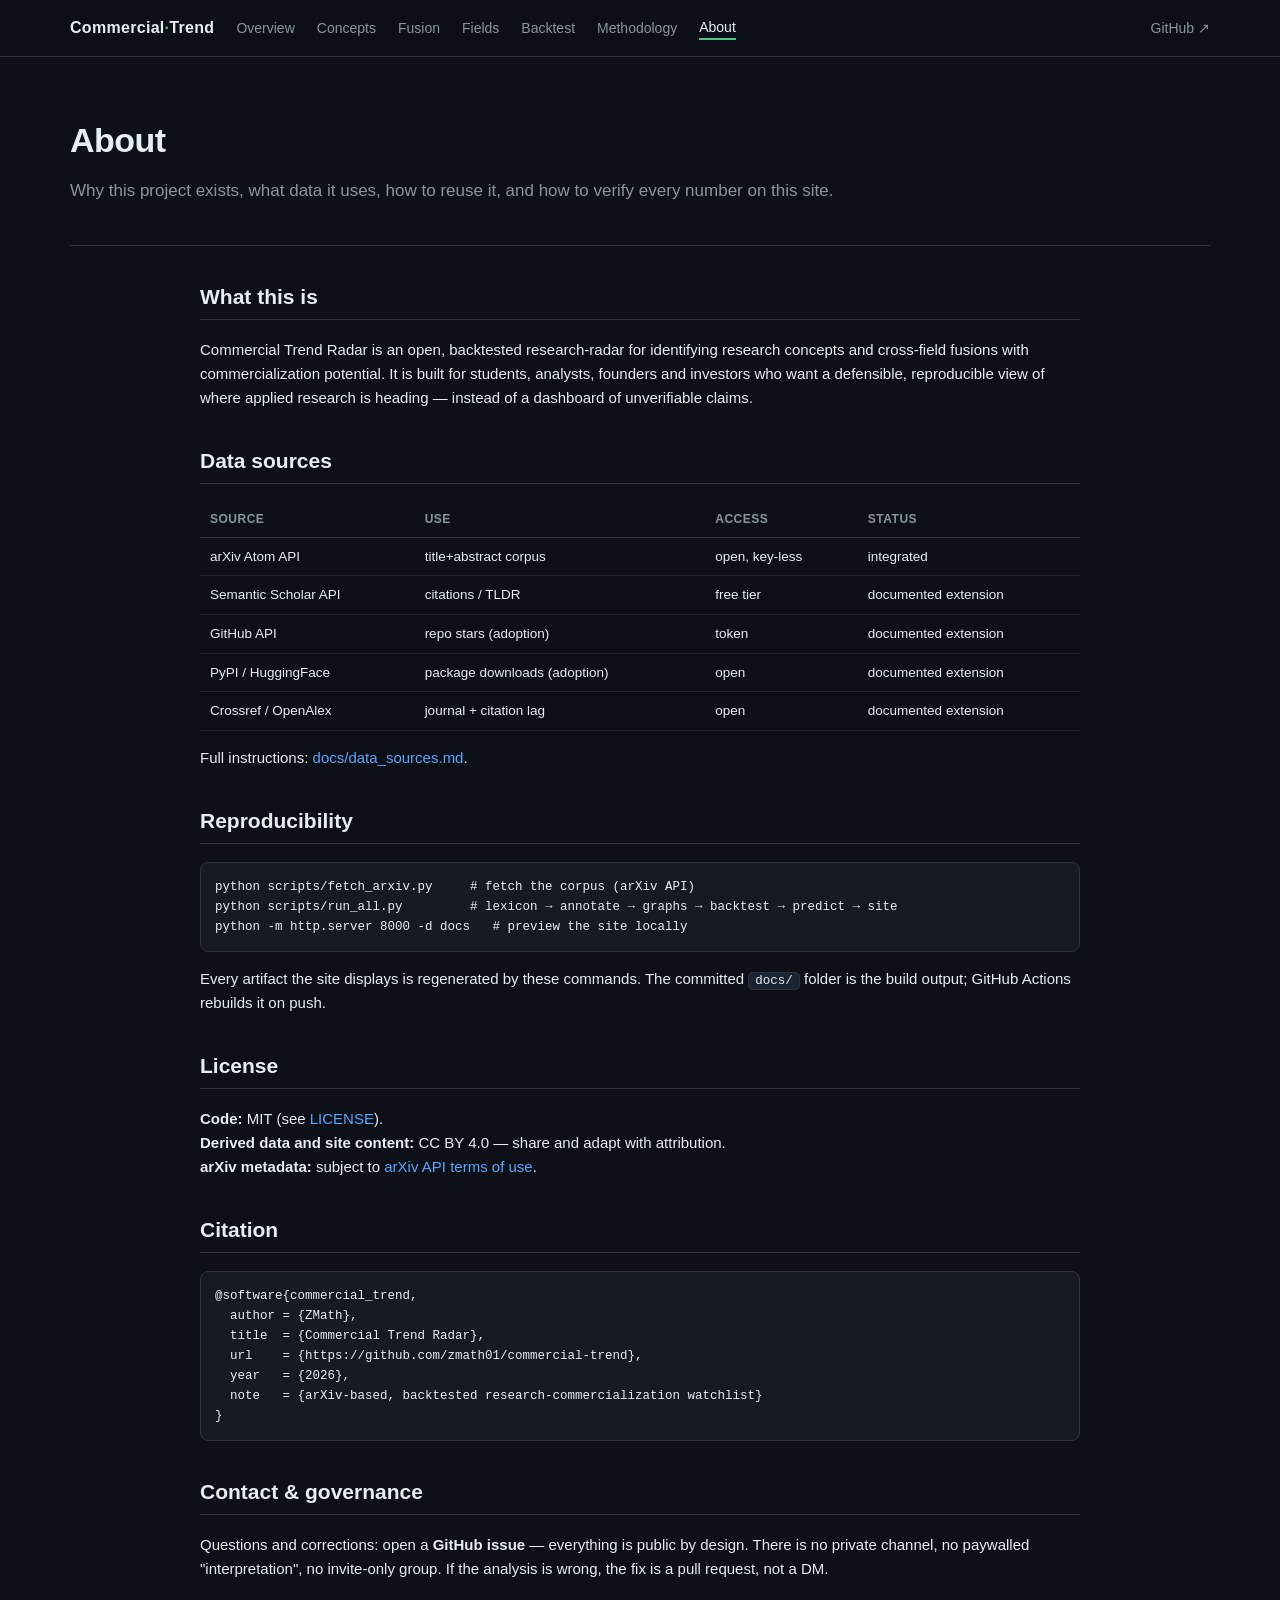
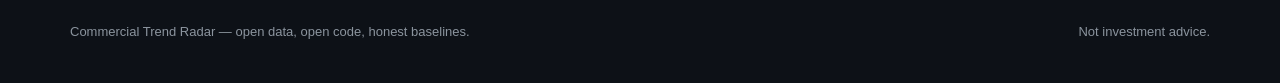
==== docs/about.html @ 897c08cb "Commercial Trend Radar v1: arXiv-based, backtested research-commercialization watchlist - fetch_arxi" ====
<!DOCTYPE html>
<html lang="en"><head>
<meta charset="utf-8"><meta name="viewport" content="width=device-width,initial-scale=1">
<title>About — Commercial Trend Radar</title>
<link rel="stylesheet" href="assets/main.css">
</head><body>
<header class="site"><div class="container nav">
  <a class="brand" href="index.html">Commercial<span class="dot">·</span>Trend</a>
  <a class="nav-link" href="index.html">Overview</a>
  <a class="nav-link" href="concepts.html">Concepts</a>
  <a class="nav-link" href="fusion.html">Fusion</a>
  <a class="nav-link" href="fields.html">Fields</a>
  <a class="nav-link" href="backtest.html">Backtest</a>
  <a class="nav-link" href="methodology.html">Methodology</a>
  <a class="nav-link active" href="about.html">About</a>
  <span class="spacer"></span>
  <a class="nav-link" href="https://github.com/zmath01/commercial-trend">GitHub ↗</a>
</div></header>
<main class="container"><div class="hero">
<h1>About</h1>
<p class="lead">Why this project exists, what data it uses, how to reuse it, and how
to verify every number on this site.</p>
</div>
<div class="prose container" style="max-width:920px">

<h2>What this is</h2>
<p>Commercial Trend Radar is an open, backtested research-radar for identifying
research concepts and cross-field fusions with commercialization potential. It is
built for students, analysts, founders and investors who want a defensible,
reproducible view of where applied research is heading — instead of a dashboard of
unverifiable claims.</p>

<h2>Data sources</h2>
<table><thead><tr><th>source</th><th>use</th><th>access</th><th>status</th></tr></thead>
<tbody>
<tr><td>arXiv Atom API</td><td>title+abstract corpus</td><td>open, key-less</td><td>integrated</td></tr>
<tr><td>Semantic Scholar API</td><td>citations / TLDR</td><td>free tier</td><td>documented extension</td></tr>
<tr><td>GitHub API</td><td>repo stars (adoption)</td><td>token</td><td>documented extension</td></tr>
<tr><td>PyPI / HuggingFace</td><td>package downloads (adoption)</td><td>open</td><td>documented extension</td></tr>
<tr><td>Crossref / OpenAlex</td><td>journal + citation lag</td><td>open</td><td>documented extension</td></tr>
</tbody></table>
<p>Full instructions: <a href="https://github.com/zmath01/commercial-trend/blob/main/docs/data_sources.md">docs/data_sources.md</a>.</p>

<h2>Reproducibility</h2>
<pre>python scripts/fetch_arxiv.py     # fetch the corpus (arXiv API)
python scripts/run_all.py         # lexicon → annotate → graphs → backtest → predict → site
python -m http.server 8000 -d docs   # preview the site locally</pre>
<p>Every artifact the site displays is regenerated by these commands. The committed
<code>docs/</code> folder is the build output; GitHub Actions rebuilds it on push.</p>

<h2>License</h2>
<p><b>Code:</b> MIT (see <a href="https://github.com/zmath01/commercial-trend/blob/main/LICENSE">LICENSE</a>).<br>
<b>Derived data and site content:</b> CC BY 4.0 — share and adapt with attribution.<br>
<b>arXiv metadata:</b> subject to <a href="https://info.arxiv.org/help/api/index.html">arXiv API terms of use</a>.</p>

<h2>Citation</h2>
<pre>@software{commercial_trend,
  author = {ZMath},
  title  = {Commercial Trend Radar},
  url    = {https://github.com/zmath01/commercial-trend},
  year   = {2026},
  note   = {arXiv-based, backtested research-commercialization watchlist}
}</pre>

<h2>Contact &amp; governance</h2>
<p>Questions and corrections: open a <b>GitHub issue</b> — everything is public by
design. There is no private channel, no paywalled "interpretation", no invite-only
group. If the analysis is wrong, the fix is a pull request, not a DM.</p>

</div></main>
<footer><div class="container row">
  <span>Commercial Trend Radar — open data, open code, honest baselines.</span>
  <span>Not investment advice.</span>
</div></footer>
</body></html>
---- docs/assets/main.css ----
/* commercial-trend — dark professional theme */
:root {
  --bg: #0d1117;
  --bg2: #161b22;
  --bg3: #1c2333;
  --border: #2d333b;
  --text: #e6edf3;
  --muted: #8b949e;
  --accent: #4cc38a;
  --accent2: #58a6ff;
  --warn: #d29922;
  --danger: #f85149;
  --mono: ui-monospace, SFMono-Regular, "SF Mono", Menlo, Consolas, monospace;
}
* { box-sizing: border-box; }
html { scroll-behavior: smooth; }
body {
  margin: 0;
  background: var(--bg);
  color: var(--text);
  font: 15px/1.6 -apple-system, "Segoe UI", Roboto, "Helvetica Neue", Arial,
        "PingFang SC", "Microsoft YaHei", sans-serif;
}
a { color: var(--accent2); text-decoration: none; }
a:hover { text-decoration: underline; }
.container { max-width: 1180px; margin: 0 auto; padding: 0 20px; }

/* header */
header.site {
  position: sticky; top: 0; z-index: 10;
  background: rgba(13,17,23,.92); backdrop-filter: blur(6px);
  border-bottom: 1px solid var(--border);
}
.nav { display: flex; align-items: center; gap: 22px; height: 56px; flex-wrap: wrap; }
.nav .brand { font-weight: 700; font-size: 16px; color: var(--text); letter-spacing: .3px; }
.nav .brand .dot { color: var(--accent); }
.nav a.nav-link { color: var(--muted); font-size: 14px; }
.nav a.nav-link.active { color: var(--text); border-bottom: 2px solid var(--accent); }
.nav .spacer { flex: 1; }

/* hero */
.hero { padding: 56px 0 34px; border-bottom: 1px solid var(--border); }
.hero h1 { font-size: 34px; margin: 0 0 10px; letter-spacing: -.5px; }
.hero p.lead { color: var(--muted); font-size: 17px; max-width: 820px; margin: 0 0 6px; }
.hero .badge { display: inline-block; background: var(--bg3); border: 1px solid var(--border);
  color: var(--muted); border-radius: 20px; padding: 2px 12px; font-size: 12px; margin: 2px 6px 2px 0; }

/* stat cards */
.cards { display: grid; grid-template-columns: repeat(auto-fit, minmax(170px, 1fr)); gap: 14px; margin: 26px 0; }
.card { background: var(--bg2); border: 1px solid var(--border); border-radius: 10px; padding: 16px 18px; }
.card .k { color: var(--muted); font-size: 12px; text-transform: uppercase; letter-spacing: .6px; }
.card .v { font-size: 26px; font-weight: 700; margin-top: 4px; font-variant-numeric: tabular-nums; }
.card .s { color: var(--muted); font-size: 12px; margin-top: 2px; }

/* sections */
section { padding: 30px 0; border-bottom: 1px solid var(--border); }
h2.sec { font-size: 20px; margin: 0 0 4px; }
p.sub { color: var(--muted); margin: 0 0 16px; max-width: 900px; }

/* tables */
table { width: 100%; border-collapse: collapse; font-size: 13.5px; }
th { text-align: left; color: var(--muted); font-weight: 600; font-size: 12px;
  text-transform: uppercase; letter-spacing: .5px; padding: 8px 10px; border-bottom: 1px solid var(--border); }
td { padding: 8px 10px; border-bottom: 1px solid #21262d; font-variant-numeric: tabular-nums; }
tr:hover td { background: rgba(56,139,253,.06); }
td.num, th.num { text-align: right; }
.mono { font-family: var(--mono); font-size: 12.5px; }
.tag { display: inline-block; padding: 1px 8px; border-radius: 12px; font-size: 11.5px;
  border: 1px solid var(--border); background: var(--bg3); color: var(--muted); }
.good { color: var(--accent); }
.bad { color: var(--danger); }
.warn { color: var(--warn); }

/* sparklines */
.spark { vertical-align: middle; margin-right: 4px; }

/* filter buttons */
.filters { margin: 10px 0 14px; display: flex; gap: 8px; flex-wrap: wrap; }
.filters button { background: var(--bg3); color: var(--muted); border: 1px solid var(--border);
  border-radius: 16px; padding: 4px 14px; font-size: 12.5px; cursor: pointer; }
.filters button.active { color: var(--text); border-color: var(--accent); }

/* force graph */
#graph { width: 100%; height: 520px; background: var(--bg2); border: 1px solid var(--border);
  border-radius: 10px; }
#graph .fallback { color: var(--muted); text-align: center; padding-top: 200px; }

/* callout */
.callout { border-left: 3px solid var(--accent); background: var(--bg2); padding: 12px 16px;
  border-radius: 0 8px 8px 0; margin: 14px 0; font-size: 13.5px; }
.callout.warn { border-left-color: var(--warn); }
.callout.danger { border-left-color: var(--danger); }

/* methodology prose */
.prose { max-width: 900px; }
.prose h2 { font-size: 21px; margin-top: 34px; border-bottom: 1px solid var(--border); padding-bottom: 6px; }
.prose h3 { font-size: 16px; margin-top: 24px; }
.prose code { background: var(--bg3); border: 1px solid var(--border); padding: 1px 6px;
  border-radius: 5px; font-family: var(--mono); font-size: 12.5px; }
.prose pre { background: var(--bg2); border: 1px solid var(--border); border-radius: 8px;
  padding: 14px; overflow-x: auto; font-family: var(--mono); font-size: 12.5px; }
.prose ul, .prose ol { padding-left: 22px; }

/* footer */
footer { padding: 26px 0 40px; color: var(--muted); font-size: 13px; }
footer .row { display: flex; gap: 24px; flex-wrap: wrap; justify-content: space-between; }
.hidden { display: none; }
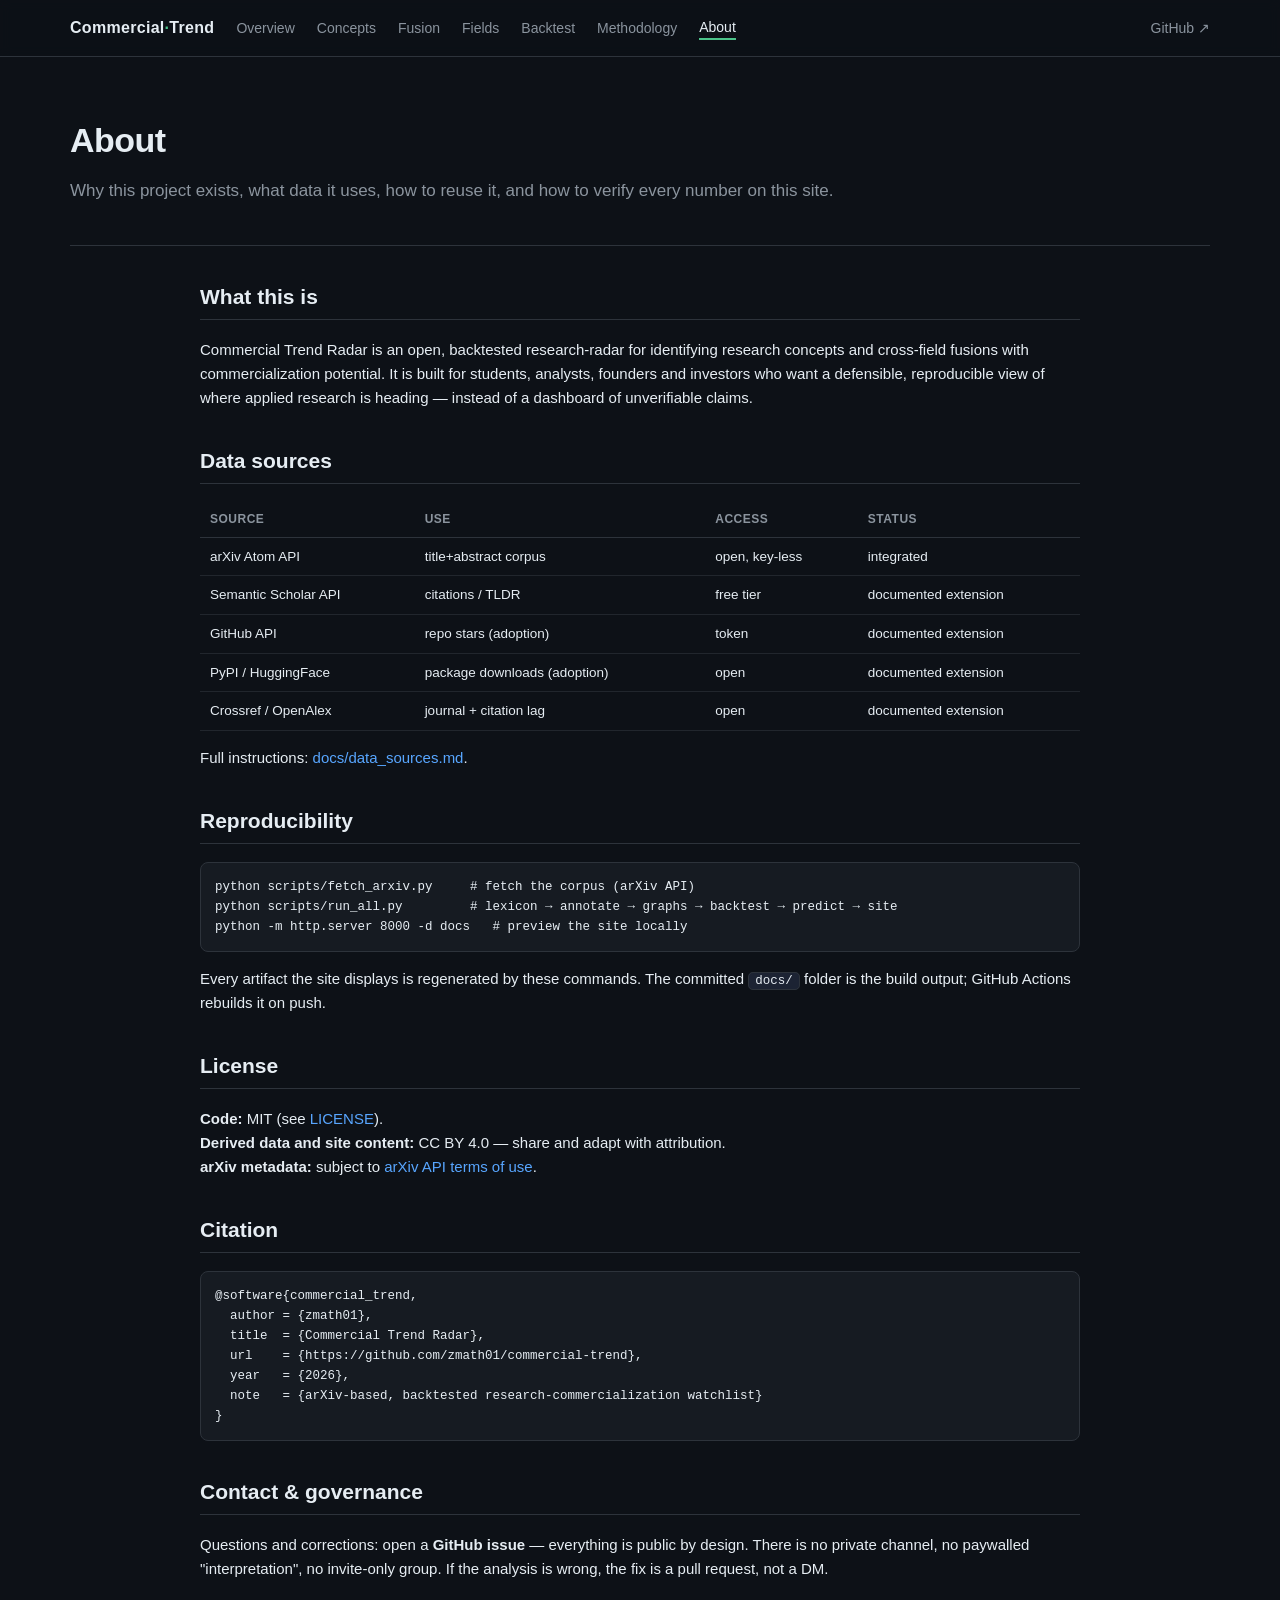
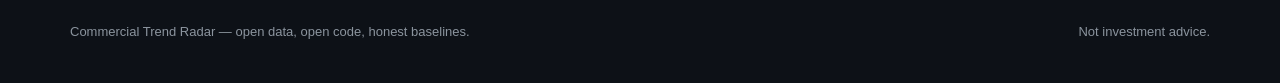
==== commit 168ee96c: "2026-09-04 re-run" ====
--- a/docs/about.html
+++ b/docs/about.html
@@ -55,7 +55,7 @@
 
 <h2>Citation</h2>
 <pre>@software{commercial_trend,
-  author = {ZMath},
+  author = {zmath01},
   title  = {Commercial Trend Radar},
   url    = {https://github.com/zmath01/commercial-trend},
   year   = {2026},
